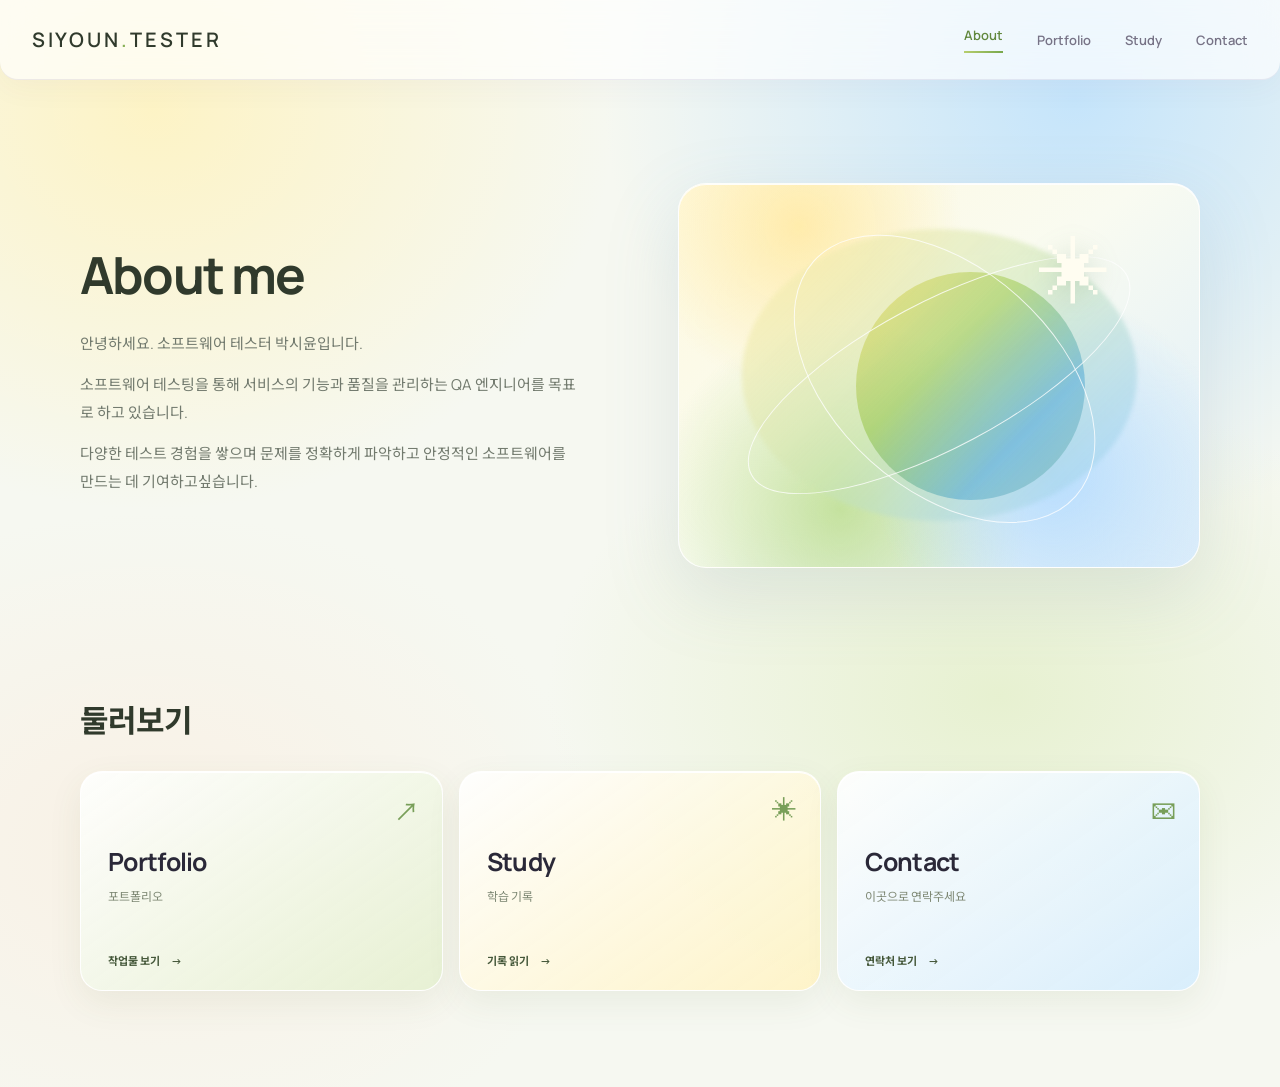
==== index.html @ 894e9505 "포트폴리오" ====
<!doctype html>
<html lang="ko">
<head>
  <meta charset="utf-8">
  <meta name="viewport" content="width=device-width, initial-scale=1">
  <meta name="description" content="박시윤 포트폴리오">
  <title>About — siyoun.tester</title>
  <link rel="preconnect" href="https://fonts.googleapis.com">
  <link rel="preconnect" href="https://fonts.gstatic.com" crossorigin>
  <link href="https://fonts.googleapis.com/css2?family=DM+Mono:wght@400;500&family=Manrope:wght@400;500;600;700;800&family=Noto+Sans+KR:wght@400;500;600;700;800&display=swap" rel="stylesheet">
  <link rel="stylesheet" href="assets/css/style.css">
  <script src="assets/js/main.js" defer></script>
</head>
<body>
  <header class="site-header">
    <nav class="nav-shell" aria-label="주요 메뉴">
      <a class="wordmark" href="index.html" aria-label="siyoun.tester 메인 페이지">siyoun<span>.</span>tester</a>
      <button class="menu-toggle" aria-expanded="false" aria-controls="site-menu" aria-label="메뉴 열기"><span></span><span></span></button>
      <div class="nav-links" id="site-menu">
        <a class="nav-link active" href="index.html" aria-current="page">About</a>
        <a class="nav-link" href="portfolio.html">Portfolio</a>
        <a class="nav-link" href="study.html">Study</a>
        <a class="nav-link" href="contact.html">Contact</a>
      </div>
    </nav>
  </header>

  <main>
    <section class="hero wrap">
      <div class="hero-copy">
        <h2>About me</h2>
        <p>안녕하세요. 소프트웨어 테스터 박시윤입니다.</p>
        <p>소프트웨어 테스팅을 통해 서비스의 기능과 품질을 관리하는 QA 엔지니어를 목표로 하고 있습니다.</p>
        <p>다양한 테스트 경험을 쌓으며 문제를 정확하게 파악하고 안정적인 소프트웨어를 만드는 데 기여하고싶습니다.</p>
      </div>
      <div class="hero-art" aria-label="시윤의 포트폴리오를 상징하는 추상 그래픽" role="img">
        <div class="art-orbit orbit-one"></div><div class="art-orbit orbit-two"></div>
        <div class="art-star">✳</div>
      </div>
    </section>

    <section class="preview-section section-pad wrap">
      <div class="section-heading"><div><h2>둘러보기</h2></div></div>
      <div class="preview-grid">
        <a class="preview-card card-lilac" href="portfolio.html"><span class="card-icon">↗</span><h3>Portfolio</h3><p>포트폴리오</p><span class="card-link">작업물 보기 <b>→</b></span></a>
        <a class="preview-card card-yellow" href="study.html"><span class="card-icon">✳</span><h3>Study</h3><p>학습 기록</p><span class="card-link">기록 읽기 <b>→</b></span></a>
        <a class="preview-card card-blue" href="contact.html"><span class="card-icon">✉</span><h3>Contact</h3><p>이곳으로 연락주세요</p><span class="card-link">연락처 보기 <b>→</b></span></a>
      </div>
    </section>
  </main>

</body>
</html>
---- assets/css/style.css ----
:root {
  --ink: #283126;
  --muted: #737a6e;
  --line: rgba(75, 104, 57, .15);
  --green: #78a94b;
  --lime: #d8e9ad;
  --yellow: #fff0a8;
  --sky: #9ed6f5;
  --paper: #f6f8f1;
  --sans: 'Manrope', 'Noto Sans KR', sans-serif;
  --mono: 'DM Mono', monospace;
}

* { box-sizing: border-box; }
html { scroll-behavior: smooth; scroll-padding-top: 100px; }
body {
  margin: 0;
  color: var(--ink);
  background:
    radial-gradient(ellipse at 12% 10%, rgba(255, 242, 185, .78), transparent 29%),
    radial-gradient(ellipse at 84% 9%, rgba(178, 221, 255, .72), transparent 31%),
    radial-gradient(ellipse at 78% 64%, rgba(219, 235, 183, .56), transparent 32%),
    radial-gradient(ellipse at 12% 78%, rgba(255, 226, 205, .34), transparent 28%),
    var(--paper);
  font-family: var(--sans);
  font-size: 15px;
  -webkit-font-smoothing: antialiased;
}
a { color: inherit; text-decoration: none; }
.wrap { width: min(1120px, calc(100% - 64px)); margin-inline: auto; }

.site-header {
  position: sticky;
  z-index: 20;
  top: 0;
  height: 80px;
  border-bottom: 1px solid rgba(93, 74, 136, .1);
  border-radius: 0 0 18px 18px;
  background: rgba(255, 255, 255, .68);
  box-shadow: 0 8px 30px rgba(83, 67, 114, .045);
  backdrop-filter: blur(18px);
}
.nav-shell {
  display: flex;
  align-items: center;
  gap: 28px;
  width: min(1280px, calc(100% - 64px));
  height: 100%;
  margin: auto;
}
.wordmark {
  flex: 0 0 auto;
  color: #303a2c;
  font-size: 20px;
  font-weight: 600;
  letter-spacing: 3px;
  text-transform: uppercase;
  transition: color .2s ease, transform .2s ease;
}
.wordmark span {
  color: #83ae55;
  background: linear-gradient(110deg, #b3cb62, #83ae55, #d6d989);
  background-clip: text;
  -webkit-background-clip: text;
  -webkit-text-fill-color: transparent;
}
.wordmark:hover { color: #62883e; transform: translateY(-1px); }
.wordmark:hover span { color: #99ba55; background: none; -webkit-text-fill-color: currentColor; }
.nav-links { display: flex; align-items: center; gap: 34px; margin-left: auto; }
.nav-link { color: #777386; font-size: 13px; font-weight: 600; transition: color .2s ease; }
.nav-link:hover, .nav-link.active { color: #62883e; }
.nav-link.active::after {
  display: block;
  height: 2px;
  margin-top: 7px;
  background: linear-gradient(90deg, #b7ce6e, #78a84c);
  content: '';
}
.menu-toggle { display: none; border: 0; padding: 8px; background: transparent; }
.menu-toggle span { display: block; width: 22px; height: 1px; margin: 5px; background: var(--ink); }

.hero {
  display: grid;
  grid-template-columns: minmax(0, 1fr) minmax(0, 1fr);
  align-items: center;
  gap: 6vw;
  min-height: 590px;
  padding-block: 75px;
}
.hero-copy { z-index: 2; max-width: 500px; }
.hero-copy h2 { margin: 0 0 22px; color: #303a2c; font-size: clamp(34px, 4vw, 52px); line-height: 1.3; letter-spacing: -1.8px; }
.hero-copy p { margin: 0 0 12px; color: #727a6e; font-size: 15px; line-height: 1.9; }
.hero-art {
  position: relative;
  justify-self: end;
  width: 100%;
  height: 385px;
  overflow: hidden;
  border: 1px solid rgba(255, 255, 255, .9);
  border-radius: 28px;
  background:
    radial-gradient(circle at 72% 76%, rgba(179, 219, 255, .92), transparent 38%),
    radial-gradient(circle at 23% 11%, rgba(255, 235, 169, .95), transparent 31%),
    radial-gradient(circle at 31% 85%, rgba(189, 222, 145, .86), transparent 39%),
    linear-gradient(140deg, #fff9df, #f9fbf1 47%, #dcedfa);
  box-shadow: 0 25px 74px rgba(104, 139, 154, .17), inset 0 1px 0 rgba(255, 255, 255, .9);
}
.hero-art::before, .hero-art::after { position: absolute; border-radius: 50%; content: ''; }
.hero-art::before {
  inset: 12%;
  background: linear-gradient(135deg, rgba(255, 239, 178, .82), rgba(203, 228, 177, .58) 48%, rgba(159, 211, 255, .78));
  filter: blur(2px);
  opacity: .9;
}
.hero-art::after {
  top: 23%;
  left: 34%;
  width: 44%;
  aspect-ratio: 1;
  background: linear-gradient(135deg, #fff0a8, #cce598 38%, #9ed6f5 72%, #e3edbd);
  mix-blend-mode: multiply;
  opacity: .84;
}
.art-orbit { position: absolute; z-index: 2; border: 1px solid rgba(255, 255, 255, .8); border-radius: 50%; }
.orbit-one { top: 31%; left: 9%; width: 82%; height: 38%; transform: rotate(-28deg); }
.orbit-two { top: 22%; left: 17%; width: 68%; height: 58%; transform: rotate(42deg); }
.art-star { position: absolute; z-index: 3; top: 10%; right: 17%; color: #fffdf1; font-size: 72px; text-shadow: 0 3px 22px rgba(121, 154, 120, .22); }

.section-pad { padding-block: 88px; }
.preview-section { padding-top: 26px; padding-bottom: 96px; }
.section-heading { display: flex; align-items: end; justify-content: space-between; margin-bottom: 30px; }
.section-heading h2 { margin: 0; color: #303a2c; font-size: 31px; letter-spacing: -1px; }
.preview-grid { display: grid; grid-template-columns: repeat(3, 1fr); gap: 16px; }
.preview-card {
  position: relative;
  min-height: 220px;
  overflow: hidden;
  padding: 27px;
  border: 1px solid rgba(255, 255, 255, .96);
  border-radius: 22px;
  color: #2a2838;
  box-shadow: 0 12px 34px rgba(72, 98, 55, .08), inset 0 1px 0 #fff;
  transition: transform .2s ease, box-shadow .2s ease, border-color .2s ease;
}
.card-lilac { background: linear-gradient(145deg, rgba(255, 255, 255, .88), rgba(226, 239, 204, .78)); }
.card-yellow { background: linear-gradient(145deg, rgba(255, 255, 255, .88), rgba(255, 242, 190, .8)); }
.card-blue { background: linear-gradient(145deg, rgba(255, 255, 255, .9), rgba(211, 236, 253, .86)); }
.preview-card:hover { transform: translateY(-5px); border-color: rgba(140, 177, 91, .42); box-shadow: 0 20px 42px rgba(76, 112, 53, .13); }
.card-icon { position: absolute; top: 20px; right: 23px; color: #789f59; font-size: 25px; }
.preview-card h3 { margin: 45px 0 8px; font-size: 25px; letter-spacing: -.7px; }
.preview-card p { margin: 0; color: #7e8874; font-size: 12px; }
.card-link { position: absolute; bottom: 22px; left: 27px; color: #45583a; font-size: 11px; font-weight: 700; }
.card-link b { margin-left: 9px; }

.page-main { min-height: calc(100vh - 80px); }
.page-intro { padding-top: 82px; }
.page-intro h1 { margin: 0; color: #283126; font-size: clamp(56px, 8vw, 90px); line-height: 1.05; letter-spacing: -5px; }
.period { color: #78a94b; }
.page-lead { margin: 20px 0 0; color: #777486; font-size: 15px; line-height: 1.9; }
.intro-meta { display: flex; justify-content: space-between; margin-top: 42px; padding-top: 14px; border-top: 1px solid rgba(78, 108, 57, .14); color: #828a78; font: 10px var(--mono); letter-spacing: 1px; }
.portfolio-empty {
  margin: 54px 0 88px;
  padding: 82px 28px;
  border: 1px solid rgba(255, 255, 255, .98);
  border-radius: 24px;
  background: radial-gradient(ellipse at 30% 0%, rgba(255, 239, 172, .7), transparent 55%), radial-gradient(ellipse at 85% 20%, rgba(174, 219, 250, .58), transparent 55%), rgba(255, 255, 255, .78);
  text-align: center;
  box-shadow: 0 18px 48px rgba(72, 98, 55, .1);
}
.empty-icon { display: grid; place-items: center; width: 46px; height: 46px; margin: 0 auto 22px; border-radius: 15px; background: linear-gradient(135deg, #fff0a8, #b9d987 48%, #9bcff0); color: #fff; font-size: 23px; box-shadow: 0 9px 27px rgba(130, 164, 118, .24); }
.eyebrow { margin: 0 0 11px; color: #6e9146; font: 10px var(--mono); letter-spacing: 1.2px; }

.study-layout { display: grid; grid-template-columns: 190px minmax(0, 1fr); gap: 76px; }
.study-sidebar { position: relative; padding-top: 110px; }
.side-link { display: flex; gap: 12px; padding: 13px 12px; border-radius: 999px; color: #858d7c; font: 10px var(--mono); }
.side-link span { color: inherit; font: 11px var(--sans); }
.side-link.active { color: #638b3c; background: rgba(148, 185, 84, .14); }
.sidebar-note { position: sticky; top: 82vh; margin-top: 90px; color: #a0a894; font: 9px/1.8 var(--mono); letter-spacing: 1px; }
.study-content { min-width: 0; }
.study-intro { padding-top: 82px; }
.study-block { padding-top: 68px; scroll-margin-top: 105px; }
.block-heading { display: flex; align-items: start; gap: 18px; margin-bottom: 22px; }
.block-number { padding-top: 4px; color: #789d48; font: 12px var(--mono); }
.block-heading h2 { margin: 0; color: #303a2c; font-size: 23px; letter-spacing: -.7px; }
.log-card { margin-bottom: 14px; padding: 26px 28px; overflow: hidden; border: 1px solid rgba(255, 255, 255, .98); border-radius: 22px; background: rgba(255, 255, 255, .68); box-shadow: 0 12px 32px rgba(72, 98, 55, .06); }
.log-date { color: #7d8874; font: 10px var(--mono); }
.log-card h3 { margin: 17px 0 9px; color: #343a30; font-size: 17px; }
.log-card p { margin: 0; color: #7d8874; font-size: 12px; line-height: 1.9; }
.reflection-card { position: relative; padding: 26px 30px; overflow: hidden; border: 1px solid rgba(255, 255, 255, .98); border-radius: 22px; background: linear-gradient(125deg, rgba(255, 253, 227, .92), rgba(222, 240, 252, .9)); }
.reflection-mark { display: block; height: 42px; color: #8eae58; font: 60px Georgia, serif; }
.reflection-card p { margin: 0; color: #5e6855; font-size: 14px; line-height: 1.9; }
.next-card { display: flex; align-items: start; gap: 17px; margin-bottom: 75px; padding: 24px; overflow: hidden; border: 1px solid rgba(255, 255, 255, .98); border-radius: 22px; background: rgba(255, 255, 255, .68); }
.next-icon { color: #789f59; font-size: 25px; }
.next-card h3 { margin: 3px 0 8px; color: #343a30; font-size: 14px; }
.next-card p { margin: 0; color: #7d8874; font-size: 12px; line-height: 1.9; }

.contact-main { padding-bottom: 92px; }
.contact-card { display: grid; grid-template-columns: 1fr 1fr; min-height: 340px; margin-top: 63px; overflow: hidden; border: 1px solid rgba(255, 255, 255, .98); border-radius: 22px; background: rgba(255, 255, 255, .65); box-shadow: 0 22px 60px rgba(72, 98, 55, .11); }
.contact-message { padding: 46px 50px; background: linear-gradient(135deg, rgba(255, 249, 211, .62), rgba(217, 237, 249, .7)); }
.contact-spark { display: block; color: #789f59; font-size: 30px; }
.contact-message h2 { margin: 28px 0 0; color: #303a2c; font-size: 34px; line-height: 1.4; letter-spacing: -1px; }
.contact-message p { margin-top: 16px; color: #757e6f; font-size: 12px; line-height: 1.9; }
.contact-details { display: flex; flex-direction: column; justify-content: center; padding: 50px 45px; background: rgba(255, 255, 255, .58); }
.contact-item { margin-bottom: 21px; padding-bottom: 20px; border-bottom: 1px solid rgba(78, 108, 57, .14); }
.contact-placeholder { color: #77816d; font-size: 18px; font-weight: 600; }
.contact-bottom { display: flex; justify-content: space-between; margin-top: 32px; color: #939a8d; font: 9px var(--mono); letter-spacing: 1px; }
.contact-bottom a { color: #5c704a; border-bottom: 1px solid rgba(79, 108, 59, .3); font: 11px var(--sans); }

@media (max-width: 800px) {
  .wrap { width: calc(100% - 48px); }
  .nav-shell { width: calc(100% - 48px); }
  .nav-links { gap: 20px; }
  .hero { grid-template-columns: minmax(0, 1fr) minmax(0, .9fr); gap: 28px; min-height: 500px; }
  .hero-copy h2 { font-size: clamp(30px, 4.2vw, 42px); }
  .study-layout { grid-template-columns: 150px minmax(0, 1fr); gap: 42px; }
  .contact-message { padding: 38px 32px; }
  .contact-details { padding: 38px 30px; }
}
@media (max-width: 600px) {
  .wrap { width: calc(100% - 40px); }
  .site-header { height: 68px; }
  .nav-shell { width: calc(100% - 36px); }
  .wordmark { font-size: 18px; }
  .menu-toggle { display: block; z-index: 22; margin-left: auto; }
  .nav-links { position: absolute; top: 67px; right: 0; left: 0; display: none; flex-direction: column; align-items: flex-start; gap: 0; padding: 18px 20px; border: 1px solid rgba(78, 108, 57, .14); border-radius: 0 0 18px 18px; background: rgba(255, 255, 255, .96); box-shadow: 0 12px 28px rgba(72, 98, 55, .08); }
  .nav-links.open { display: flex; }
  .nav-link { width: 100%; padding: 12px 0; }
  .nav-link.active::after { display: none; }
  .hero { display: flex; flex-direction: column; align-items: stretch; gap: 30px; min-height: auto; padding-block: 54px 58px; }
  .hero-copy { max-width: none; }
  .hero-copy h2 { font-size: 34px; }
  .hero-art { height: 290px; }
  .preview-section { padding-top: 18px; padding-bottom: 66px; }
  .preview-grid { grid-template-columns: 1fr; gap: 12px; }
  .preview-card { min-height: 205px; border-radius: 20px; }
  .preview-card h3 { margin-top: 35px; }
  .section-heading h2 { font-size: 26px; }
  .page-intro, .study-intro { padding-top: 62px; }
  .page-intro h1 { font-size: 62px; letter-spacing: -3px; }
  .page-lead { font-size: 13px; }
  .intro-meta { margin-top: 32px; }
  .portfolio-empty { margin: 38px 0 65px; padding: 60px 20px; }
  .study-layout { display: block; }
  .study-sidebar { display: flex; gap: 10px; overflow-x: auto; padding-top: 24px; white-space: nowrap; }
  .side-link { gap: 6px; padding: 8px 0; }
  .side-link span { font-size: 10px; }
  .sidebar-note { display: none; }
  .study-block { padding-top: 49px; scroll-margin-top: 80px; }
  .log-card { padding: 21px; }
  .contact-main { padding-bottom: 60px; }
  .contact-card { grid-template-columns: 1fr; margin-top: 39px; }
  .contact-message { padding: 34px 28px; }
  .contact-message h2 { font-size: 29px; }
  .contact-details { padding: 32px 28px; }
  .contact-placeholder { font-size: 17px; }
  .contact-bottom { font-size: 8px; }
}
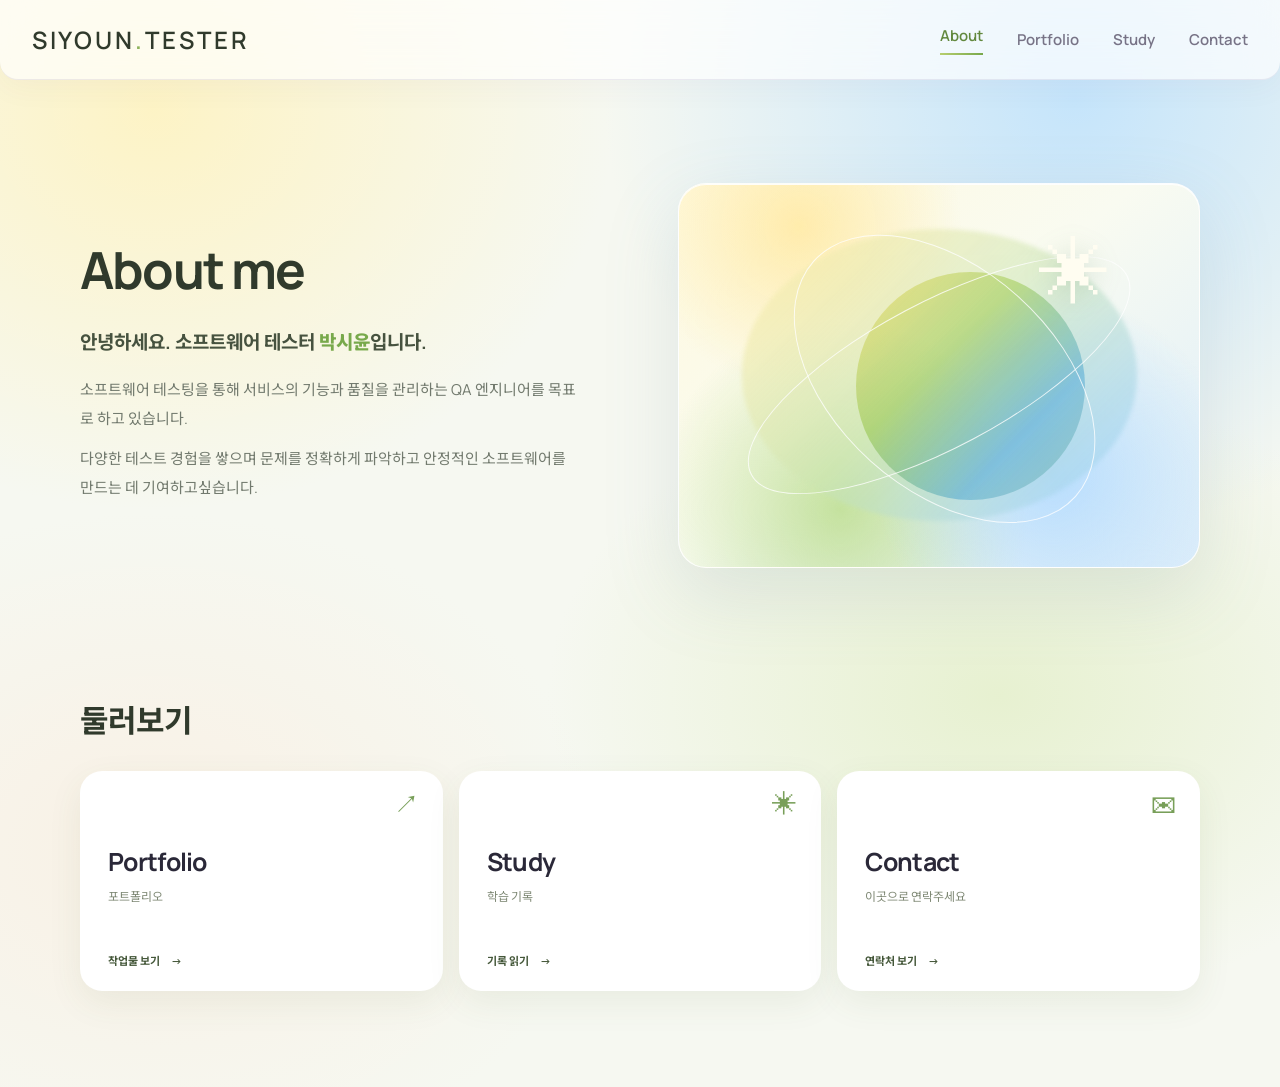
==== commit 04443330: "contact 페이지 수정, 웹사이트 전체적인 사용성 개선" ====
--- a/index.html
+++ b/index.html
@@ -29,7 +29,7 @@
     <section class="hero wrap">
       <div class="hero-copy">
         <h2>About me</h2>
-        <p>안녕하세요. 소프트웨어 테스터 박시윤입니다.</p>
+        <p class="hero-intro">안녕하세요. 소프트웨어 테스터 <span>박시윤</span>입니다.</p>
         <p>소프트웨어 테스팅을 통해 서비스의 기능과 품질을 관리하는 QA 엔지니어를 목표로 하고 있습니다.</p>
         <p>다양한 테스트 경험을 쌓으며 문제를 정확하게 파악하고 안정적인 소프트웨어를 만드는 데 기여하고싶습니다.</p>
       </div>
@@ -42,9 +42,9 @@
     <section class="preview-section section-pad wrap">
       <div class="section-heading"><div><h2>둘러보기</h2></div></div>
       <div class="preview-grid">
-        <a class="preview-card card-lilac" href="portfolio.html"><span class="card-icon">↗</span><h3>Portfolio</h3><p>포트폴리오</p><span class="card-link">작업물 보기 <b>→</b></span></a>
-        <a class="preview-card card-yellow" href="study.html"><span class="card-icon">✳</span><h3>Study</h3><p>학습 기록</p><span class="card-link">기록 읽기 <b>→</b></span></a>
-        <a class="preview-card card-blue" href="contact.html"><span class="card-icon">✉</span><h3>Contact</h3><p>이곳으로 연락주세요</p><span class="card-link">연락처 보기 <b>→</b></span></a>
+        <a class="preview-card card-lilac" href="portfolio.html"><span class="card-icon">↗︎</span><h3>Portfolio</h3><p>포트폴리오</p><span class="card-link">작업물 보기 <b>→</b></span></a>
+        <a class="preview-card card-yellow" href="study.html"><span class="card-icon">✳︎</span><h3>Study</h3><p>학습 기록</p><span class="card-link">기록 읽기 <b>→</b></span></a>
+        <a class="preview-card card-blue" href="contact.html"><span class="card-icon">✉︎</span><h3>Contact</h3><p>이곳으로 연락주세요</p><span class="card-link">연락처 보기 <b>→</b></span></a>
       </div>
     </section>
   </main>
--- a/assets/css/style.css
+++ b/assets/css/style.css
@@ -7,7 +7,7 @@
   --yellow: #fff0a8;
   --sky: #9ed6f5;
   --paper: #f6f8f1;
-  --sans: 'Manrope', 'Noto Sans KR', sans-serif;
+  --sans: 'Pretendard', 'Manrope', 'Noto Sans KR', sans-serif;
   --mono: 'DM Mono', monospace;
 }
 
@@ -51,7 +51,7 @@
 .wordmark {
   flex: 0 0 auto;
   color: #303a2c;
-  font-size: 20px;
+  font-size: 24px;
   font-weight: 600;
   letter-spacing: 3px;
   text-transform: uppercase;
@@ -67,7 +67,7 @@
 .wordmark:hover { color: #62883e; transform: translateY(-1px); }
 .wordmark:hover span { color: #99ba55; background: none; -webkit-text-fill-color: currentColor; }
 .nav-links { display: flex; align-items: center; gap: 34px; margin-left: auto; }
-.nav-link { color: #777386; font-size: 13px; font-weight: 600; transition: color .2s ease; }
+.nav-link { color: #777386; font-size: 15px; font-weight: 600; transition: color .2s ease; }
 .nav-link:hover, .nav-link.active { color: #62883e; }
 .nav-link.active::after {
   display: block;
@@ -90,6 +90,8 @@
 .hero-copy { z-index: 2; max-width: 500px; }
 .hero-copy h2 { margin: 0 0 22px; color: #303a2c; font-size: clamp(34px, 4vw, 52px); line-height: 1.3; letter-spacing: -1.8px; }
 .hero-copy p { margin: 0 0 12px; color: #727a6e; font-size: 15px; line-height: 1.9; }
+.hero-copy .hero-intro { margin-bottom: 16px; color: #46523f; font-size: 19px; font-weight: 700; }
+.hero-intro span { color: #78a94b; font-weight: 800; }
 .hero-art {
   position: relative;
   justify-self: end;
@@ -142,11 +144,14 @@
   box-shadow: 0 12px 34px rgba(72, 98, 55, .08), inset 0 1px 0 #fff;
   transition: transform .2s ease, box-shadow .2s ease, border-color .2s ease;
 }
-.card-lilac { background: linear-gradient(145deg, rgba(255, 255, 255, .88), rgba(226, 239, 204, .78)); }
-.card-yellow { background: linear-gradient(145deg, rgba(255, 255, 255, .88), rgba(255, 242, 190, .8)); }
-.card-blue { background: linear-gradient(145deg, rgba(255, 255, 255, .9), rgba(211, 236, 253, .86)); }
+.card-lilac { background: #fff; }
+.card-yellow { background: #fff; }
+.card-blue { background: #fff; }
+.card-lilac:hover { background: linear-gradient(145deg, rgba(255, 255, 255, .88), rgba(226, 239, 204, .78)); }
+.card-yellow:hover { background: linear-gradient(145deg, rgba(255, 255, 255, .88), rgba(255, 242, 190, .8)); }
+.card-blue:hover { background: linear-gradient(145deg, rgba(255, 255, 255, .9), rgba(211, 236, 253, .86)); }
 .preview-card:hover { transform: translateY(-5px); border-color: rgba(140, 177, 91, .42); box-shadow: 0 20px 42px rgba(76, 112, 53, .13); }
-.card-icon { position: absolute; top: 20px; right: 23px; color: #789f59; font-size: 25px; }
+.card-icon { position: absolute; top: 20px; right: 23px; color: #789f59; font: 25px/1 'Arial Unicode MS', 'Segoe UI Symbol', sans-serif; }
 .preview-card h3 { margin: 45px 0 8px; font-size: 25px; letter-spacing: -.7px; }
 .preview-card p { margin: 0; color: #7e8874; font-size: 12px; }
 .card-link { position: absolute; bottom: 22px; left: 27px; color: #45583a; font-size: 11px; font-weight: 700; }
@@ -169,6 +174,23 @@
 }
 .empty-icon { display: grid; place-items: center; width: 46px; height: 46px; margin: 0 auto 22px; border-radius: 15px; background: linear-gradient(135deg, #fff0a8, #b9d987 48%, #9bcff0); color: #fff; font-size: 23px; box-shadow: 0 9px 27px rgba(130, 164, 118, .24); }
 .eyebrow { margin: 0 0 11px; color: #6e9146; font: 10px var(--mono); letter-spacing: 1.2px; }
+.project-list { display: grid; grid-template-columns: repeat(2, minmax(0, 1fr)); gap: 20px; margin: 54px 0 88px; }
+.project-card { display: flex; flex-direction: column; min-height: 300px; padding: 30px; border: 1px solid rgba(255, 255, 255, .98); border-radius: 24px; background: #fff; box-shadow: 0 18px 48px rgba(72, 98, 55, .1); transition: transform .2s ease, box-shadow .2s ease; }
+.project-card:hover { transform: translateY(-5px); box-shadow: 0 22px 50px rgba(72, 98, 55, .16); }
+.project-card:focus-visible { outline: 3px solid #62883e; outline-offset: 4px; }
+.project-card--linked { position: relative; }
+.project-card--linked:has(.project-card-main-link:focus-visible) { outline: 3px solid #62883e; outline-offset: 4px; }
+.project-card-main-link::after { content: ""; position: absolute; inset: 0; }
+.project-card-top { display: flex; align-items: start; justify-content: space-between; }
+.project-arrow { color: #789f59; font-size: 27px; line-height: 1; }
+.project-image { display: block; width: 100%; margin-top: 18px; padding: 10px; border: 1px solid rgba(75, 104, 57, .15); border-radius: 12px; background: rgba(255, 255, 255, .65); }
+.project-image img { display: block; width: 100%; height: auto; }
+.project-card h2 { margin: 24px 0 12px; font-size: 25px; letter-spacing: -.7px; }
+.project-card p { margin: 0; color: #727a6e; line-height: 1.8; }
+.project-tags { display: flex; flex-wrap: wrap; gap: 7px; margin: 20px 0 26px; }
+.project-tags span { padding: 5px 10px; border-radius: 999px; background: rgba(120, 169, 75, .12); color: #62883e; font: 11px var(--mono); }
+.project-link { margin-top: auto; color: #45583a; font-size: 12px; font-weight: 700; }
+.project-link span { margin-left: 8px; }
 
 .study-layout { display: grid; grid-template-columns: 190px minmax(0, 1fr); gap: 76px; }
 .study-sidebar { position: relative; padding-top: 110px; }
@@ -182,27 +204,20 @@
 .block-heading { display: flex; align-items: start; gap: 18px; margin-bottom: 22px; }
 .block-number { padding-top: 4px; color: #789d48; font: 12px var(--mono); }
 .block-heading h2 { margin: 0; color: #303a2c; font-size: 23px; letter-spacing: -.7px; }
-.log-card { margin-bottom: 14px; padding: 26px 28px; overflow: hidden; border: 1px solid rgba(255, 255, 255, .98); border-radius: 22px; background: rgba(255, 255, 255, .68); box-shadow: 0 12px 32px rgba(72, 98, 55, .06); }
-.log-date { color: #7d8874; font: 10px var(--mono); }
-.log-card h3 { margin: 17px 0 9px; color: #343a30; font-size: 17px; }
-.log-card p { margin: 0; color: #7d8874; font-size: 12px; line-height: 1.9; }
-.reflection-card { position: relative; padding: 26px 30px; overflow: hidden; border: 1px solid rgba(255, 255, 255, .98); border-radius: 22px; background: linear-gradient(125deg, rgba(255, 253, 227, .92), rgba(222, 240, 252, .9)); }
-.reflection-mark { display: block; height: 42px; color: #8eae58; font: 60px Georgia, serif; }
-.reflection-card p { margin: 0; color: #5e6855; font-size: 14px; line-height: 1.9; }
-.next-card { display: flex; align-items: start; gap: 17px; margin-bottom: 75px; padding: 24px; overflow: hidden; border: 1px solid rgba(255, 255, 255, .98); border-radius: 22px; background: rgba(255, 255, 255, .68); }
-.next-icon { color: #789f59; font-size: 25px; }
-.next-card h3 { margin: 3px 0 8px; color: #343a30; font-size: 14px; }
-.next-card p { margin: 0; color: #7d8874; font-size: 12px; line-height: 1.9; }
-
 .contact-main { padding-bottom: 92px; }
 .contact-card { display: grid; grid-template-columns: 1fr 1fr; min-height: 340px; margin-top: 63px; overflow: hidden; border: 1px solid rgba(255, 255, 255, .98); border-radius: 22px; background: rgba(255, 255, 255, .65); box-shadow: 0 22px 60px rgba(72, 98, 55, .11); }
-.contact-message { padding: 46px 50px; background: linear-gradient(135deg, rgba(255, 249, 211, .62), rgba(217, 237, 249, .7)); }
-.contact-spark { display: block; color: #789f59; font-size: 30px; }
-.contact-message h2 { margin: 28px 0 0; color: #303a2c; font-size: 34px; line-height: 1.4; letter-spacing: -1px; }
+.contact-message { position: relative; display: flex; flex-direction: column; align-items: center; justify-content: center; padding: 46px 50px; background: linear-gradient(135deg, rgba(255, 249, 211, .62), rgba(217, 237, 249, .7)); text-align: center; }
+.contact-spark { position: absolute; top: 46px; left: 50px; display: block; color: #789f59; font: 30px/1 'Arial Unicode MS', 'Segoe UI Symbol', sans-serif; }
+.contact-message h2 { margin: 28px 0 0; color: #303a2c; font-size: 34px; line-height: 1.4; letter-spacing: -1px; white-space: nowrap; }
 .contact-message p { margin-top: 16px; color: #757e6f; font-size: 12px; line-height: 1.9; }
 .contact-details { display: flex; flex-direction: column; justify-content: center; padding: 50px 45px; background: rgba(255, 255, 255, .58); }
 .contact-item { margin-bottom: 21px; padding-bottom: 20px; border-bottom: 1px solid rgba(78, 108, 57, .14); }
-.contact-placeholder { color: #77816d; font-size: 18px; font-weight: 600; }
+.contact-label { display: block; margin-bottom: 10px; color: #789d48; font: 11px var(--mono); letter-spacing: 1px; }
+.contact-link { color: #303a2c; font-size: 18px; font-weight: 600; overflow-wrap: anywhere; }
+.contact-link:hover { color: #5c704a; text-decoration: underline; }
+.contact-link:focus-visible { outline: 2px solid #5c704a; outline-offset: 4px; }
+.contact-github { display: inline-flex; align-items: center; gap: 10px; }
+.contact-github img { flex: none; }
 .contact-bottom { display: flex; justify-content: space-between; margin-top: 32px; color: #939a8d; font: 9px var(--mono); letter-spacing: 1px; }
 .contact-bottom a { color: #5c704a; border-bottom: 1px solid rgba(79, 108, 59, .3); font: 11px var(--sans); }
 
@@ -240,18 +255,19 @@
   .page-lead { font-size: 13px; }
   .intro-meta { margin-top: 32px; }
   .portfolio-empty { margin: 38px 0 65px; padding: 60px 20px; }
+  .project-list { grid-template-columns: 1fr; margin: 38px 0 65px; }
+  .project-card { padding: 26px; }
   .study-layout { display: block; }
   .study-sidebar { display: flex; gap: 10px; overflow-x: auto; padding-top: 24px; white-space: nowrap; }
   .side-link { gap: 6px; padding: 8px 0; }
   .side-link span { font-size: 10px; }
   .sidebar-note { display: none; }
   .study-block { padding-top: 49px; scroll-margin-top: 80px; }
-  .log-card { padding: 21px; }
   .contact-main { padding-bottom: 60px; }
   .contact-card { grid-template-columns: 1fr; margin-top: 39px; }
   .contact-message { padding: 34px 28px; }
   .contact-message h2 { font-size: 29px; }
   .contact-details { padding: 32px 28px; }
-  .contact-placeholder { font-size: 17px; }
+  .contact-link { font-size: 17px; }
   .contact-bottom { font-size: 8px; }
 }
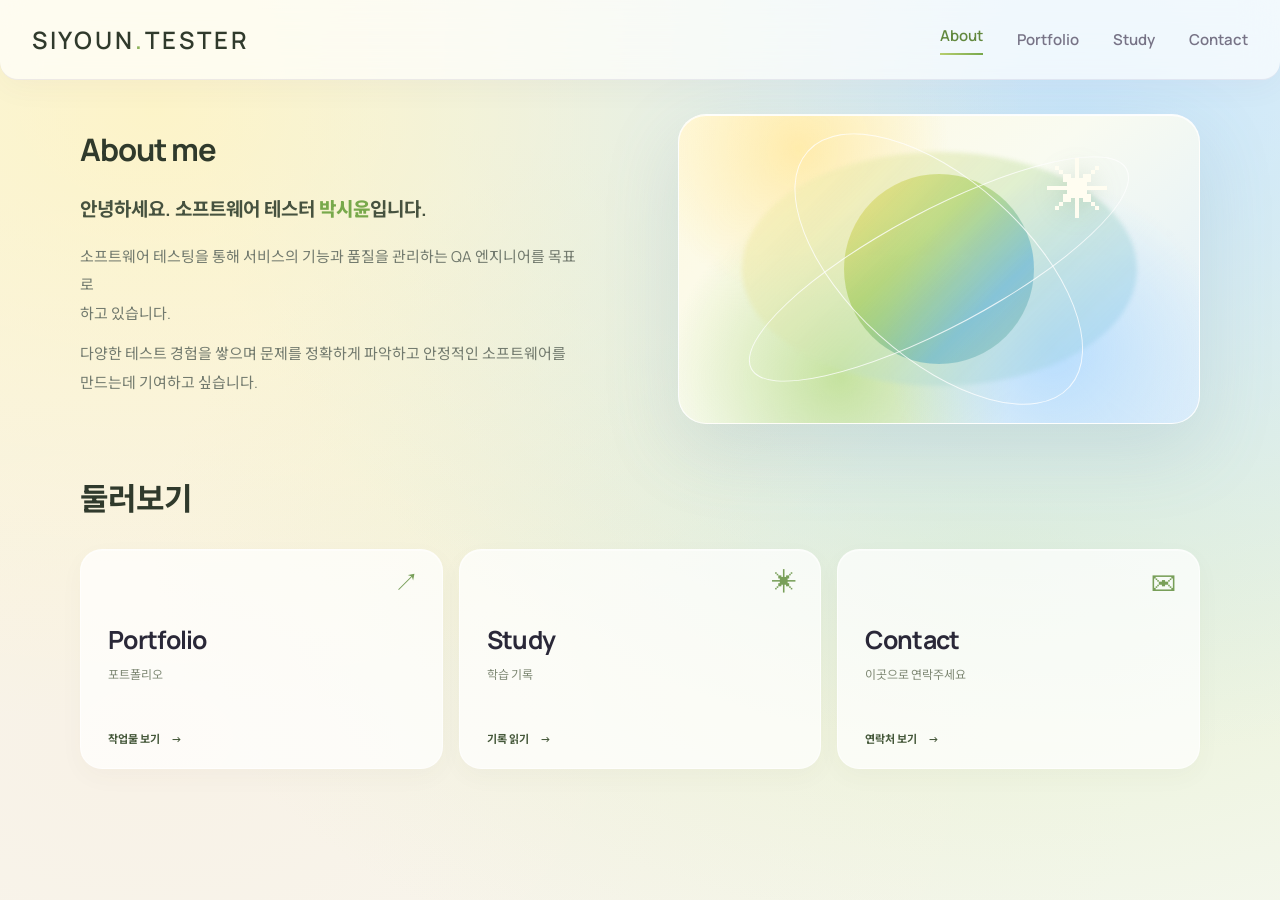
==== commit 0d68687b: "디자인 수정" ====
--- a/index.html
+++ b/index.html
@@ -30,8 +30,8 @@
       <div class="hero-copy">
         <h2>About me</h2>
         <p class="hero-intro">안녕하세요. 소프트웨어 테스터 <span>박시윤</span>입니다.</p>
-        <p>소프트웨어 테스팅을 통해 서비스의 기능과 품질을 관리하는 QA 엔지니어를 목표로 하고 있습니다.</p>
-        <p>다양한 테스트 경험을 쌓으며 문제를 정확하게 파악하고 안정적인 소프트웨어를 만드는 데 기여하고싶습니다.</p>
+        <p>소프트웨어 테스팅을 통해 서비스의 기능과 품질을 관리하는 QA 엔지니어를 목표로<br>하고 있습니다.</p>
+        <p>다양한 테스트 경험을 쌓으며 문제를 정확하게 파악하고 안정적인 소프트웨어를<br>만드는데 기여하고 싶습니다.</p>
       </div>
       <div class="hero-art" aria-label="시윤의 포트폴리오를 상징하는 추상 그래픽" role="img">
         <div class="art-orbit orbit-one"></div><div class="art-orbit orbit-two"></div>
--- a/assets/css/style.css
+++ b/assets/css/style.css
@@ -12,16 +12,23 @@
 }
 
 * { box-sizing: border-box; }
-html { scroll-behavior: smooth; scroll-padding-top: 100px; }
+html {
+  min-height: 100%;
+  scroll-behavior: smooth;
+  scroll-padding-top: 100px;
+  background-color: var(--paper);
+  background-image:
+    radial-gradient(ellipse at 12% 12%, rgba(255, 242, 185, .72), transparent 55%),
+    radial-gradient(ellipse at 84% 12%, rgba(178, 221, 255, .66), transparent 58%),
+    radial-gradient(ellipse at 78% 62%, rgba(219, 235, 183, .5), transparent 60%),
+    radial-gradient(ellipse at 12% 82%, rgba(255, 226, 205, .3), transparent 62%);
+  background-attachment: fixed;
+}
 body {
+  min-height: 100vh;
   margin: 0;
   color: var(--ink);
-  background:
-    radial-gradient(ellipse at 12% 10%, rgba(255, 242, 185, .78), transparent 29%),
-    radial-gradient(ellipse at 84% 9%, rgba(178, 221, 255, .72), transparent 31%),
-    radial-gradient(ellipse at 78% 64%, rgba(219, 235, 183, .56), transparent 32%),
-    radial-gradient(ellipse at 12% 78%, rgba(255, 226, 205, .34), transparent 28%),
-    var(--paper);
+  background: transparent;
   font-family: var(--sans);
   font-size: 15px;
   -webkit-font-smoothing: antialiased;
@@ -84,11 +91,11 @@
   grid-template-columns: minmax(0, 1fr) minmax(0, 1fr);
   align-items: center;
   gap: 6vw;
-  min-height: 590px;
-  padding-block: 75px;
+  min-height: 0;
+  padding-block: 34px 28px;
 }
 .hero-copy { z-index: 2; max-width: 500px; }
-.hero-copy h2 { margin: 0 0 22px; color: #303a2c; font-size: clamp(34px, 4vw, 52px); line-height: 1.3; letter-spacing: -1.8px; }
+.hero-copy h2 { margin: 0 0 22px; color: #303a2c; font-size: 31px; line-height: 1.3; letter-spacing: -1px; }
 .hero-copy p { margin: 0 0 12px; color: #727a6e; font-size: 15px; line-height: 1.9; }
 .hero-copy .hero-intro { margin-bottom: 16px; color: #46523f; font-size: 19px; font-weight: 700; }
 .hero-intro span { color: #78a94b; font-weight: 800; }
@@ -96,7 +103,7 @@
   position: relative;
   justify-self: end;
   width: 100%;
-  height: 385px;
+  height: 310px;
   overflow: hidden;
   border: 1px solid rgba(255, 255, 255, .9);
   border-radius: 28px;
@@ -115,21 +122,22 @@
   opacity: .9;
 }
 .hero-art::after {
-  top: 23%;
-  left: 34%;
-  width: 44%;
+  top: 50%;
+  left: 50%;
+  width: min(44%, 190px);
   aspect-ratio: 1;
+  transform: translate(-50%, -50%);
   background: linear-gradient(135deg, #fff0a8, #cce598 38%, #9ed6f5 72%, #e3edbd);
   mix-blend-mode: multiply;
   opacity: .84;
 }
 .art-orbit { position: absolute; z-index: 2; border: 1px solid rgba(255, 255, 255, .8); border-radius: 50%; }
-.orbit-one { top: 31%; left: 9%; width: 82%; height: 38%; transform: rotate(-28deg); }
-.orbit-two { top: 22%; left: 17%; width: 68%; height: 58%; transform: rotate(42deg); }
-.art-star { position: absolute; z-index: 3; top: 10%; right: 17%; color: #fffdf1; font-size: 72px; text-shadow: 0 3px 22px rgba(121, 154, 120, .22); }
+.orbit-one { top: 50%; left: 50%; width: 82%; height: 38%; transform: translate(-50%, -50%) rotate(-28deg); }
+.orbit-two { top: 50%; left: 50%; width: 68%; height: 58%; transform: translate(-50%, -50%) rotate(42deg); }
+.art-star { position: absolute; z-index: 3; top: 10%; right: 17%; color: #fffdf1; font-size: clamp(42px, 5vw, 72px); text-shadow: 0 3px 22px rgba(121, 154, 120, .22); }
 
 .section-pad { padding-block: 88px; }
-.preview-section { padding-top: 26px; padding-bottom: 96px; }
+.preview-section { padding-top: 22px; padding-bottom: 40px; }
 .section-heading { display: flex; align-items: end; justify-content: space-between; margin-bottom: 30px; }
 .section-heading h2 { margin: 0; color: #303a2c; font-size: 31px; letter-spacing: -1px; }
 .preview-grid { display: grid; grid-template-columns: repeat(3, 1fr); gap: 16px; }
@@ -138,19 +146,19 @@
   min-height: 220px;
   overflow: hidden;
   padding: 27px;
-  border: 1px solid rgba(255, 255, 255, .96);
+  border: 1px solid rgba(255, 255, 255, .62);
   border-radius: 22px;
   color: #2a2838;
-  box-shadow: 0 12px 34px rgba(72, 98, 55, .08), inset 0 1px 0 #fff;
-  transition: transform .2s ease, box-shadow .2s ease, border-color .2s ease;
-}
-.card-lilac { background: #fff; }
-.card-yellow { background: #fff; }
-.card-blue { background: #fff; }
+  box-shadow: 0 8px 24px rgba(72, 98, 55, .035), inset 0 1px 0 rgba(255, 255, 255, .45);
+  transition: transform .2s ease, box-shadow .2s ease, border-color .2s ease, background .2s ease;
+}
+.card-lilac { background: rgba(255, 255, 255, .72); }
+.card-yellow { background: rgba(255, 255, 255, .72); }
+.card-blue { background: rgba(255, 255, 255, .72); }
 .card-lilac:hover { background: linear-gradient(145deg, rgba(255, 255, 255, .88), rgba(226, 239, 204, .78)); }
 .card-yellow:hover { background: linear-gradient(145deg, rgba(255, 255, 255, .88), rgba(255, 242, 190, .8)); }
 .card-blue:hover { background: linear-gradient(145deg, rgba(255, 255, 255, .9), rgba(211, 236, 253, .86)); }
-.preview-card:hover { transform: translateY(-5px); border-color: rgba(140, 177, 91, .42); box-shadow: 0 20px 42px rgba(76, 112, 53, .13); }
+.preview-card:hover { transform: translateY(-5px); border-color: rgba(140, 177, 91, .42); box-shadow: 0 16px 34px rgba(76, 112, 53, .1); }
 .card-icon { position: absolute; top: 20px; right: 23px; color: #789f59; font: 25px/1 'Arial Unicode MS', 'Segoe UI Symbol', sans-serif; }
 .preview-card h3 { margin: 45px 0 8px; font-size: 25px; letter-spacing: -.7px; }
 .preview-card p { margin: 0; color: #7e8874; font-size: 12px; }
@@ -163,20 +171,10 @@
 .period { color: #78a94b; }
 .page-lead { margin: 20px 0 0; color: #777486; font-size: 15px; line-height: 1.9; }
 .intro-meta { display: flex; justify-content: space-between; margin-top: 42px; padding-top: 14px; border-top: 1px solid rgba(78, 108, 57, .14); color: #828a78; font: 10px var(--mono); letter-spacing: 1px; }
-.portfolio-empty {
-  margin: 54px 0 88px;
-  padding: 82px 28px;
-  border: 1px solid rgba(255, 255, 255, .98);
-  border-radius: 24px;
-  background: radial-gradient(ellipse at 30% 0%, rgba(255, 239, 172, .7), transparent 55%), radial-gradient(ellipse at 85% 20%, rgba(174, 219, 250, .58), transparent 55%), rgba(255, 255, 255, .78);
-  text-align: center;
-  box-shadow: 0 18px 48px rgba(72, 98, 55, .1);
-}
-.empty-icon { display: grid; place-items: center; width: 46px; height: 46px; margin: 0 auto 22px; border-radius: 15px; background: linear-gradient(135deg, #fff0a8, #b9d987 48%, #9bcff0); color: #fff; font-size: 23px; box-shadow: 0 9px 27px rgba(130, 164, 118, .24); }
 .eyebrow { margin: 0 0 11px; color: #6e9146; font: 10px var(--mono); letter-spacing: 1.2px; }
 .project-list { display: grid; grid-template-columns: repeat(2, minmax(0, 1fr)); gap: 20px; margin: 54px 0 88px; }
-.project-card { display: flex; flex-direction: column; min-height: 300px; padding: 30px; border: 1px solid rgba(255, 255, 255, .98); border-radius: 24px; background: #fff; box-shadow: 0 18px 48px rgba(72, 98, 55, .1); transition: transform .2s ease, box-shadow .2s ease; }
-.project-card:hover { transform: translateY(-5px); box-shadow: 0 22px 50px rgba(72, 98, 55, .16); }
+.project-card { display: flex; flex-direction: column; min-height: 300px; padding: 30px; border: 1px solid rgba(255, 255, 255, .78); border-radius: 24px; background: rgba(255, 255, 255, .52); box-shadow: 0 18px 48px rgba(72, 98, 55, .1), inset 0 1px 0 rgba(255, 255, 255, .72); backdrop-filter: blur(18px); -webkit-backdrop-filter: blur(18px); transition: transform .2s ease, box-shadow .2s ease, background .2s ease; }
+.project-card:hover { transform: translateY(-5px); background: rgba(255, 255, 255, .68); box-shadow: 0 22px 50px rgba(72, 98, 55, .16), inset 0 1px 0 rgba(255, 255, 255, .86); }
 .project-card:focus-visible { outline: 3px solid #62883e; outline-offset: 4px; }
 .project-card--linked { position: relative; }
 .project-card--linked:has(.project-card-main-link:focus-visible) { outline: 3px solid #62883e; outline-offset: 4px; }
@@ -225,8 +223,8 @@
   .wrap { width: calc(100% - 48px); }
   .nav-shell { width: calc(100% - 48px); }
   .nav-links { gap: 20px; }
-  .hero { grid-template-columns: minmax(0, 1fr) minmax(0, .9fr); gap: 28px; min-height: 500px; }
-  .hero-copy h2 { font-size: clamp(30px, 4.2vw, 42px); }
+  .hero { grid-template-columns: minmax(0, 1fr) minmax(0, .9fr); gap: 28px; }
+  .hero-copy h2 { font-size: 31px; }
   .study-layout { grid-template-columns: 150px minmax(0, 1fr); gap: 42px; }
   .contact-message { padding: 38px 32px; }
   .contact-details { padding: 38px 30px; }
@@ -243,7 +241,7 @@
   .nav-link.active::after { display: none; }
   .hero { display: flex; flex-direction: column; align-items: stretch; gap: 30px; min-height: auto; padding-block: 54px 58px; }
   .hero-copy { max-width: none; }
-  .hero-copy h2 { font-size: 34px; }
+  .hero-copy h2 { font-size: 26px; }
   .hero-art { height: 290px; }
   .preview-section { padding-top: 18px; padding-bottom: 66px; }
   .preview-grid { grid-template-columns: 1fr; gap: 12px; }
@@ -254,7 +252,6 @@
   .page-intro h1 { font-size: 62px; letter-spacing: -3px; }
   .page-lead { font-size: 13px; }
   .intro-meta { margin-top: 32px; }
-  .portfolio-empty { margin: 38px 0 65px; padding: 60px 20px; }
   .project-list { grid-template-columns: 1fr; margin: 38px 0 65px; }
   .project-card { padding: 26px; }
   .study-layout { display: block; }
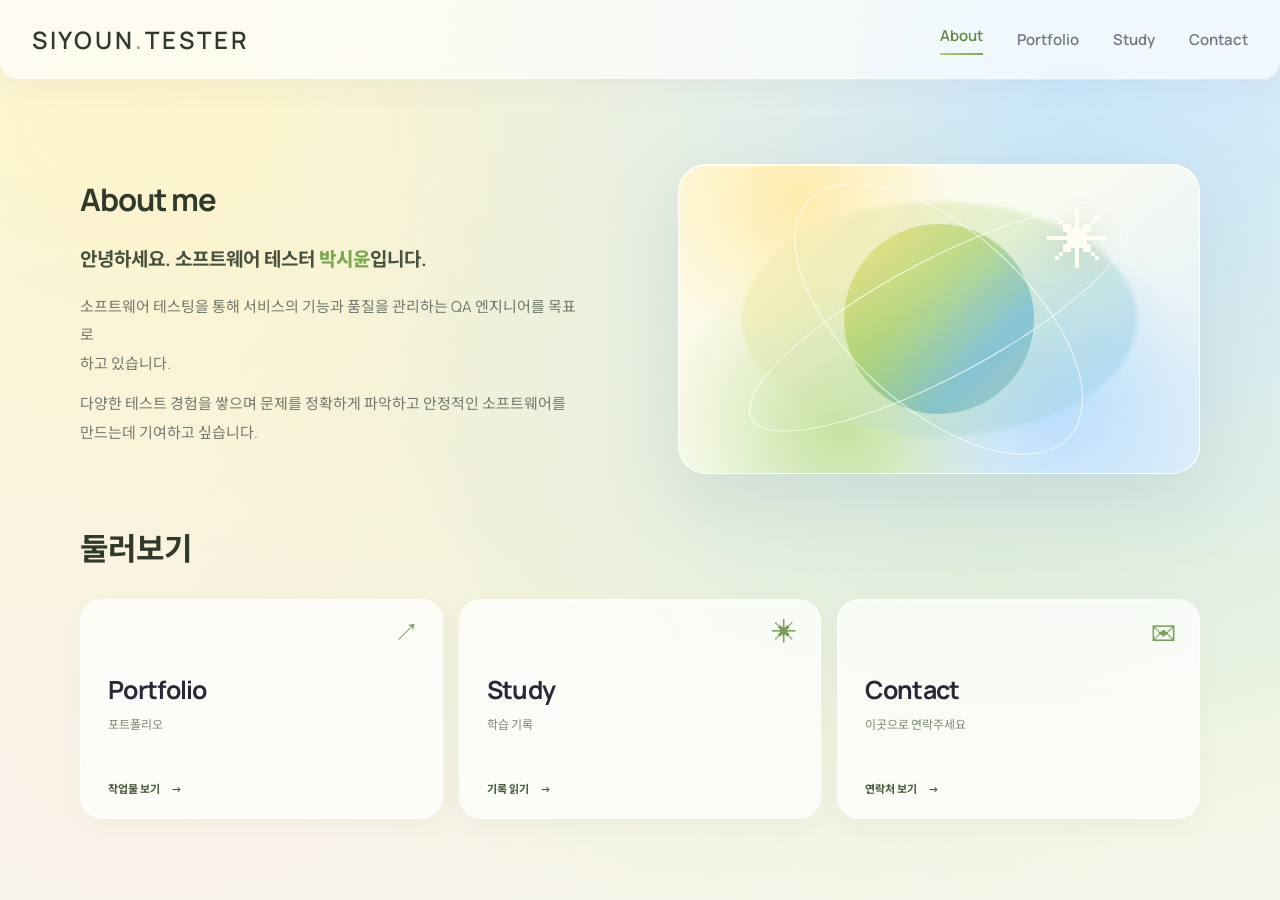
==== commit f7a77f8c: "메인페이지 여백 수정" ====
--- a/index.html
+++ b/index.html
@@ -8,7 +8,7 @@
   <link rel="preconnect" href="https://fonts.googleapis.com">
   <link rel="preconnect" href="https://fonts.gstatic.com" crossorigin>
   <link href="https://fonts.googleapis.com/css2?family=DM+Mono:wght@400;500&family=Manrope:wght@400;500;600;700;800&family=Noto+Sans+KR:wght@400;500;600;700;800&display=swap" rel="stylesheet">
-  <link rel="stylesheet" href="assets/css/style.css">
+  <link rel="stylesheet" href="assets/css/style.css?v=2">
   <script src="assets/js/main.js" defer></script>
 </head>
 <body>
--- a/assets/css/style.css
+++ b/assets/css/style.css
@@ -92,7 +92,7 @@
   align-items: center;
   gap: 6vw;
   min-height: 0;
-  padding-block: 34px 28px;
+  padding-block: 84px 28px;
 }
 .hero-copy { z-index: 2; max-width: 500px; }
 .hero-copy h2 { margin: 0 0 22px; color: #303a2c; font-size: 31px; line-height: 1.3; letter-spacing: -1px; }
@@ -239,7 +239,7 @@
   .nav-links.open { display: flex; }
   .nav-link { width: 100%; padding: 12px 0; }
   .nav-link.active::after { display: none; }
-  .hero { display: flex; flex-direction: column; align-items: stretch; gap: 30px; min-height: auto; padding-block: 54px 58px; }
+  .hero { display: flex; flex-direction: column; align-items: stretch; gap: 30px; min-height: auto; padding-block: 86px 58px; }
   .hero-copy { max-width: none; }
   .hero-copy h2 { font-size: 26px; }
   .hero-art { height: 290px; }
